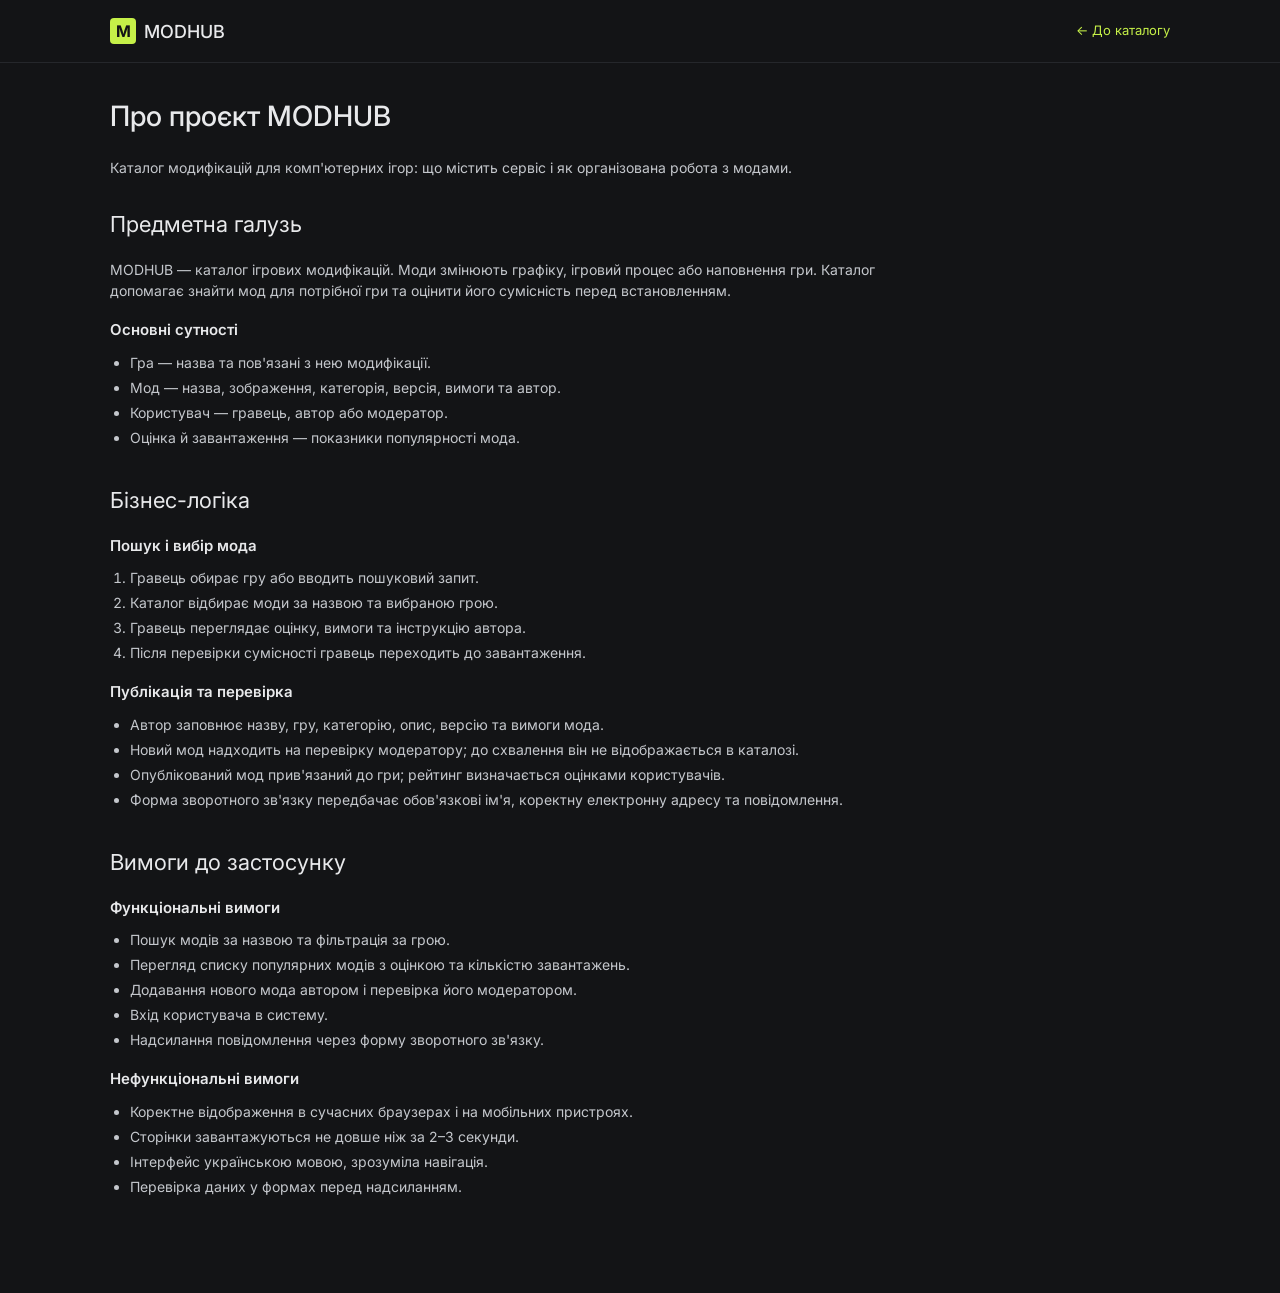
==== about.html @ beacbddc "Лаб1" ====
<!DOCTYPE html>
<html lang="uk">
<head>
    <meta charset="UTF-8">
    <meta name="viewport" content="width=device-width, initial-scale=1.0">
    <title>MODHUB — про проєкт і бізнес-логіку</title>
    <link rel="preconnect" href="https://fonts.googleapis.com">
    <link href="https://fonts.googleapis.com/css2?family=Inter:wght@400;500;600&display=swap" rel="stylesheet">
    <link rel="stylesheet" href="css/style.css">
</head>
<body>

    <header class="header">
        <div class="container header__inner">
            <a href="index.html" class="logo">
                <span class="logo__icon">M</span>
                <span class="logo__text">MODHUB</span>
            </a>
            <a href="index.html" class="link-accent">&larr; До каталогу</a>
        </div>
    </header>

    <main class="container about">
        <h1>Про проєкт MODHUB</h1>
        <p class="about__lead">Каталог модифікацій для комп'ютерних ігор: що містить сервіс і як організована робота з модами.</p>

        <section>
            <h2>Предметна галузь</h2>
            <p>MODHUB — каталог ігрових модифікацій. Моди змінюють графіку, ігровий процес або наповнення гри. Каталог допомагає знайти мод для потрібної гри та оцінити його сумісність перед встановленням.</p>

            <h3>Основні сутності</h3>
            <ul>
                <li>Гра — назва та пов'язані з нею модифікації.</li>
                <li>Мод — назва, зображення, категорія, версія, вимоги та автор.</li>
                <li>Користувач — гравець, автор або модератор.</li>
                <li>Оцінка й завантаження — показники популярності мода.</li>
            </ul>
        </section>

        <section>
            <h2>Бізнес-логіка</h2>

            <h3>Пошук і вибір мода</h3>
            <ol>
                <li>Гравець обирає гру або вводить пошуковий запит.</li>
                <li>Каталог відбирає моди за назвою та вибраною грою.</li>
                <li>Гравець переглядає оцінку, вимоги та інструкцію автора.</li>
                <li>Після перевірки сумісності гравець переходить до завантаження.</li>
            </ol>

            <h3>Публікація та перевірка</h3>
            <ul>
                <li>Автор заповнює назву, гру, категорію, опис, версію та вимоги мода.</li>
                <li>Новий мод надходить на перевірку модератору; до схвалення він не відображається в каталозі.</li>
                <li>Опублікований мод прив'язаний до гри; рейтинг визначається оцінками користувачів.</li>
                <li>Форма зворотного зв'язку передбачає обов'язкові ім'я, коректну електронну адресу та повідомлення.</li>
            </ul>
        </section>

        <section>
            <h2>Вимоги до застосунку</h2>

            <h3>Функціональні вимоги</h3>
            <ul>
                <li>Пошук модів за назвою та фільтрація за грою.</li>
                <li>Перегляд списку популярних модів з оцінкою та кількістю завантажень.</li>
                <li>Додавання нового мода автором і перевірка його модератором.</li>
                <li>Вхід користувача в систему.</li>
                <li>Надсилання повідомлення через форму зворотного зв'язку.</li>
            </ul>

            <h3>Нефункціональні вимоги</h3>
            <ul>
                <li>Коректне відображення в сучасних браузерах і на мобільних пристроях.</li>
                <li>Сторінки завантажуються не довше ніж за 2–3 секунди.</li>
                <li>Інтерфейс українською мовою, зрозуміла навігація.</li>
                <li>Перевірка даних у формах перед надсиланням.</li>
            </ul>
        </section>
    </main>

</body>
</html>
---- css/style.css ----
/* ===== Загальні стилі ===== */
* {
    margin: 0;
    padding: 0;
    box-sizing: border-box;
}

body {
    font-family: 'Inter', Arial, sans-serif;
    font-size: 14px;
    line-height: 1.5;
    background-color: #131416;
    color: #e8e9eb;
    display: flex;
    flex-direction: column;
    min-height: 100vh;
}

main {
    flex: 1;
}

a {
    color: inherit;
    text-decoration: none;
}

img {
    max-width: 100%;
    display: block;
}

.container {
    width: 100%;
    max-width: 1140px;
    margin: 0 auto;
    padding: 0 40px;
}

h1 {
    font-size: 28px;
    font-weight: 500;
    margin: 32px 0 20px;
}

h2 {
    font-size: 22px;
    font-weight: 400;
    margin-bottom: 18px;
}

h3 {
    font-size: 15px;
    font-weight: 600;
}

.muted {
    color: #8b8f96;
}

.link-accent {
    color: #c5f048;
    font-size: 13px;
}

.link-accent:hover {
    text-decoration: underline;
}

/* ===== Кнопки ===== */
.btn-accent {
    display: inline-flex;
    align-items: center;
    gap: 8px;
    background-color: #c5f048;
    color: #131416;
    border: none;
    border-radius: 4px;
    padding: 10px 16px;
    font-family: inherit;
    font-size: 13px;
    font-weight: 600;
    cursor: pointer;
}

.btn-accent:hover {
    background-color: #d4f76e;
}

.btn-outline {
    display: inline-flex;
    align-items: center;
    gap: 10px;
    border: 1px solid #c5f048;
    border-radius: 4px;
    padding: 6px 12px;
    font-size: 13px;
}

.btn-outline:hover {
    background-color: rgba(197, 240, 72, 0.1);
}

.arrow-down {
    font-size: 10px;
    color: #8b8f96;
}

/* ===== Шапка ===== */
.header {
    border-bottom: 1px solid #25272b;
}

.header__inner {
    display: flex;
    align-items: center;
    justify-content: space-between;
    height: 62px;
}

.logo {
    display: flex;
    align-items: center;
    gap: 8px;
}

.logo__icon {
    width: 26px;
    height: 26px;
    background-color: #c5f048;
    color: #131416;
    border-radius: 4px;
    display: flex;
    align-items: center;
    justify-content: center;
    font-weight: 700;
    font-size: 16px;
}

.logo__text {
    font-size: 18px;
    font-weight: 500;
}

.header__actions {
    display: flex;
    align-items: center;
    gap: 18px;
    font-size: 13px;
}

.header__login:hover {
    color: #c5f048;
}

/* ===== Пошук ===== */
.search {
    display: flex;
    align-items: center;
    background-color: #1b1d20;
    border: 1px solid #2a2c31;
    border-radius: 4px;
    padding: 4px 4px 4px 14px;
}

.search__icon {
    color: #8b8f96;
    flex-shrink: 0;
}

.search__input {
    flex: 1;
    background: none;
    border: none;
    outline: none;
    color: #e8e9eb;
    font-family: inherit;
    font-size: 14px;
    padding: 8px 10px;
}

.search__input::placeholder {
    color: #8b8f96;
}

.games {
    list-style: none;
    display: grid;
    grid-template-columns: repeat(6, 1fr);
    gap: 10px;
    margin-top: 12px;
}

.games a {
    display: block;
    background-color: #1b1d20;
    padding: 9px 12px;
    font-size: 12px;
    font-weight: 600;
    border-radius: 2px;
}

.games a:hover {
    background-color: #24272b;
}

/* ===== Таблиця модів ===== */
.popular {
    margin-top: 44px;
}

.mods-table {
    width: 100%;
    border-collapse: collapse;
}

.mods-table th {
    font-size: 11px;
    font-weight: 400;
    color: #8b8f96;
    text-align: left;
    padding-bottom: 10px;
}

.mods-table td {
    padding: 12px 0;
    border-bottom: 1px solid #25272b;
    font-size: 12px;
}

.mods-table .col-num {
    text-align: right;
    width: 110px;
}

.star {
    color: #c5f048;
}

.mod {
    display: flex;
    align-items: center;
    gap: 18px;
}

.mod img {
    width: 110px;
    height: 70px;
    object-fit: cover;
    border-radius: 3px;
}

.mod__meta {
    font-size: 11px;
    color: #8b8f96;
    margin-bottom: 4px;
}

.mod__name {
    font-size: 16px;
    font-weight: 400;
}

/* ===== Нижній блок ===== */
.bottom {
    display: grid;
    grid-template-columns: 1fr 1fr;
    gap: 40px;
    margin: 44px 0 50px;
}

.howto h3 {
    margin: 14px 0 8px;
}

.howto ol,
.howto ul {
    padding-left: 20px;
    font-size: 13px;
    color: #c4c7cc;
}

.form-row {
    display: grid;
    grid-template-columns: 1fr 1fr;
    gap: 12px;
}

.form-group {
    margin-bottom: 14px;
}

.form-group label {
    display: block;
    font-size: 11px;
    color: #c4c7cc;
    margin-bottom: 6px;
}

.form-group input,
.form-group textarea {
    width: 100%;
    background-color: #1b1d20;
    border: 1px solid #2a2c31;
    border-radius: 3px;
    color: #e8e9eb;
    font-family: inherit;
    font-size: 13px;
    padding: 9px 10px;
}

.form-group textarea {
    resize: vertical;
}

.form-group input:focus,
.form-group textarea:focus {
    outline: none;
    border-color: #c5f048;
}

/* ===== Футер ===== */
.footer {
    background-color: #0f1012;
    border-top: 1px solid #25272b;
    font-size: 11px;
    color: #8b8f96;
}

.footer__inner {
    display: flex;
    justify-content: space-between;
    align-items: center;
    padding-top: 20px;
    padding-bottom: 20px;
}

.footer__links {
    display: flex;
    gap: 22px;
}

.footer__links a:hover {
    color: #e8e9eb;
}

/* ===== Сторінка "Про проєкт" ===== */
.about {
    padding-bottom: 60px;
    max-width: 1140px;
}

.about__lead {
    color: #c4c7cc;
    margin-bottom: 30px;
}

.about section {
    margin-bottom: 36px;
}

.about p {
    color: #c4c7cc;
    max-width: 820px;
}

.about h3 {
    margin: 18px 0 10px;
}

.about ul,
.about ol {
    padding-left: 20px;
    color: #c4c7cc;
}

.about li {
    margin-bottom: 4px;
}

/* ===== Адаптивність ===== */
@media (max-width: 800px) {
    .container {
        padding: 0 20px;
    }

    .header__nav {
        display: none;
    }

    .games {
        grid-template-columns: repeat(3, 1fr);
    }

    .bottom {
        grid-template-columns: 1fr;
    }
}

@media (max-width: 500px) {
    .games {
        grid-template-columns: repeat(2, 1fr);
    }

    .form-row {
        grid-template-columns: 1fr;
    }

    .mod img {
        width: 80px;
        height: 52px;
    }

    .mods-table .col-num {
        width: 70px;
    }

    .footer__inner {
        flex-direction: column;
        gap: 10px;
    }
}
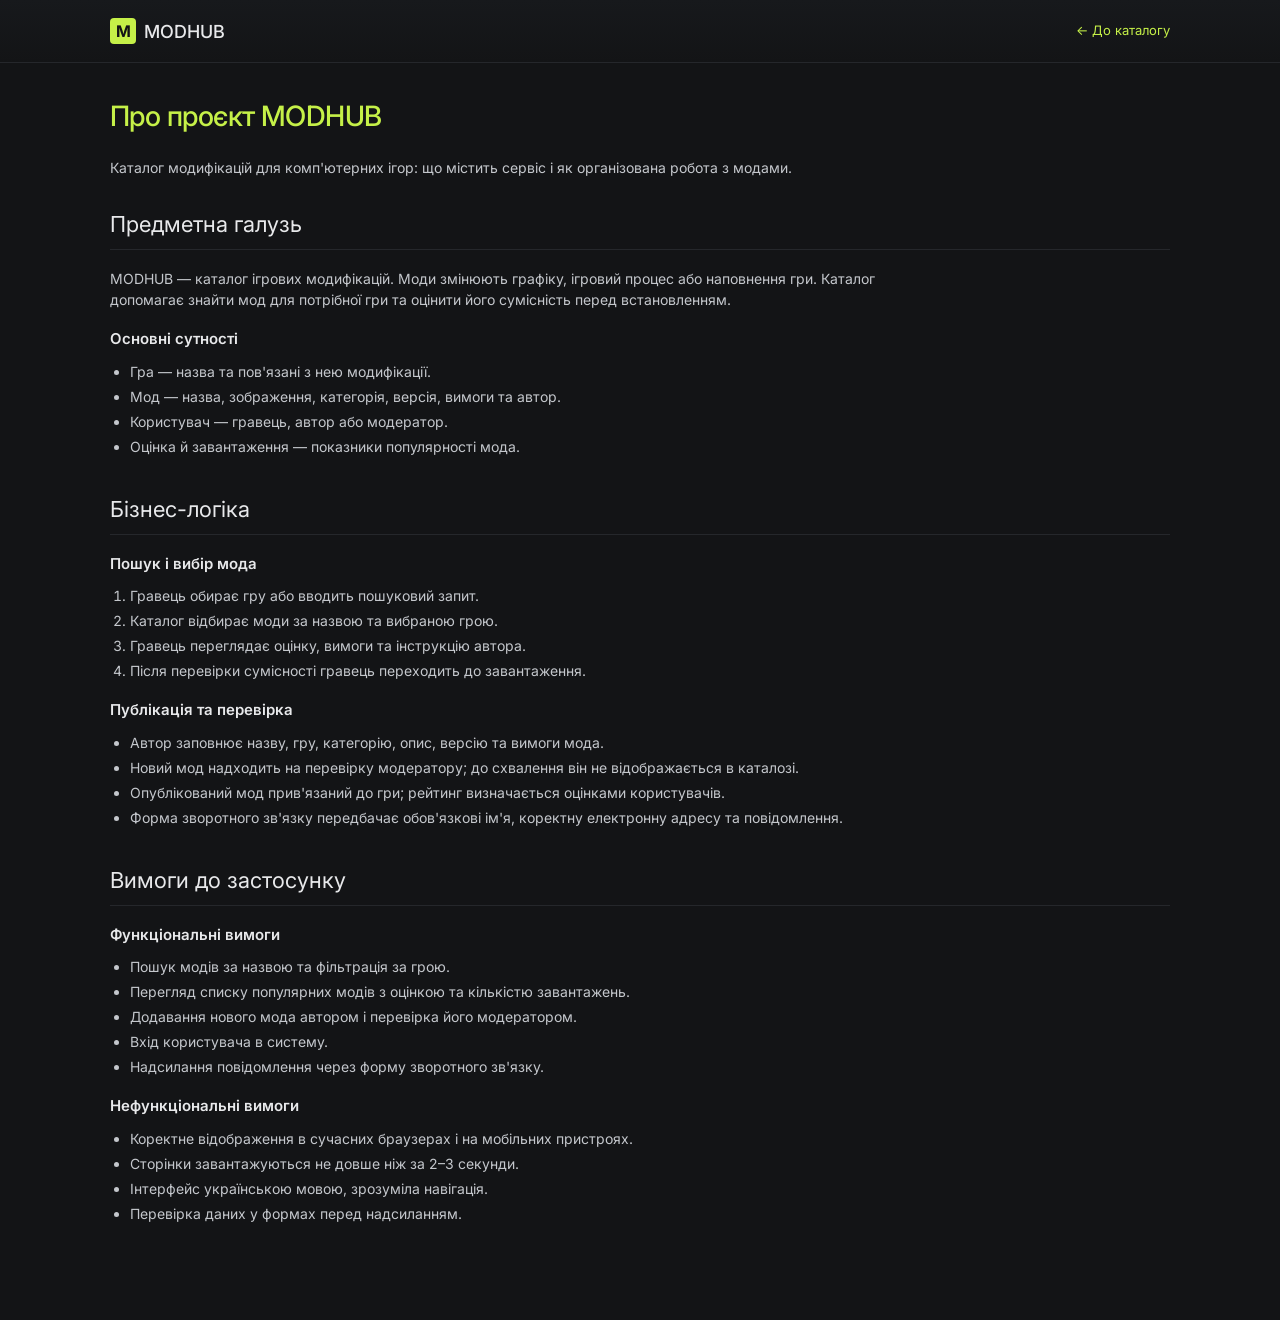
==== commit bdad9553: "Лаб 2" ====
--- a/about.html
+++ b/about.html
@@ -7,6 +7,12 @@
     <link rel="preconnect" href="https://fonts.googleapis.com">
     <link href="https://fonts.googleapis.com/css2?family=Inter:wght@400;500;600&display=swap" rel="stylesheet">
     <link rel="stylesheet" href="css/style.css">
+    <style>
+        .about h2 {
+            padding-bottom: 8px;
+            border-bottom: 1px solid var(--border);
+        }
+    </style>
 </head>
 <body>
 
@@ -21,7 +27,7 @@
     </header>
 
     <main class="container about">
-        <h1>Про проєкт MODHUB</h1>
+        <h1 style="color: var(--accent);">Про проєкт MODHUB</h1>
         <p class="about__lead">Каталог модифікацій для комп'ютерних ігор: що містить сервіс і як організована робота з модами.</p>
 
         <section>
--- a/css/style.css
+++ b/css/style.css
@@ -1,16 +1,33 @@
-/* ===== Загальні стилі ===== */
+/* ===== Змінні ===== */
+:root {
+    --bg: #131416;
+    --bg-dark: #0f1012;
+    --surface: #1b1d20;
+    --surface-hover: #24272b;
+    --border: #25272b;
+    --border-input: #2a2c31;
+    --text: #e8e9eb;
+    --text-soft: #c4c7cc;
+    --text-muted: #8b8f96;
+    --accent: #c5f048;
+    --accent-hover: #d4f76e;
+    --radius: 4px;
+}
+
+/* ===== Універсальний селектор ===== */
 * {
     margin: 0;
     padding: 0;
     box-sizing: border-box;
 }
 
+/* ===== Селектори тегів ===== */
 body {
     font-family: 'Inter', Arial, sans-serif;
     font-size: 14px;
     line-height: 1.5;
-    background-color: #131416;
-    color: #e8e9eb;
+    background-color: var(--bg);
+    color: var(--text);
     display: flex;
     flex-direction: column;
     min-height: 100vh;
@@ -23,6 +40,7 @@
 a {
     color: inherit;
     text-decoration: none;
+    transition: color 0.2s;
 }
 
 img {
@@ -30,6 +48,32 @@
     display: block;
 }
 
+h1 {
+    font-size: 28px;
+    font-weight: 500;
+    letter-spacing: -0.02em;
+    margin: 32px 0 20px;
+}
+
+h2 {
+    font-size: 22px;
+    font-weight: 400;
+    margin-bottom: 18px;
+}
+
+h3 {
+    font-size: 15px;
+    font-weight: 600;
+}
+
+/* контур для навігації з клавіатури */
+a:focus-visible,
+button:focus-visible {
+    outline: 2px solid var(--accent);
+    outline-offset: 3px;
+}
+
+/* ===== Загальні класи ===== */
 .container {
     width: 100%;
     max-width: 1140px;
@@ -37,34 +81,18 @@
     padding: 0 40px;
 }
 
-h1 {
-    font-size: 28px;
-    font-weight: 500;
-    margin: 32px 0 20px;
-}
-
-h2 {
-    font-size: 22px;
-    font-weight: 400;
-    margin-bottom: 18px;
-}
-
-h3 {
-    font-size: 15px;
-    font-weight: 600;
-}
-
 .muted {
-    color: #8b8f96;
+    color: var(--text-muted);
 }
 
 .link-accent {
-    color: #c5f048;
+    color: var(--accent);
     font-size: 13px;
 }
 
 .link-accent:hover {
     text-decoration: underline;
+    text-underline-offset: 3px;
 }
 
 /* ===== Кнопки ===== */
@@ -72,29 +100,32 @@
     display: inline-flex;
     align-items: center;
     gap: 8px;
-    background-color: #c5f048;
-    color: #131416;
+    background-color: var(--accent);
+    color: var(--bg);
     border: none;
-    border-radius: 4px;
+    border-radius: var(--radius);
     padding: 10px 16px;
     font-family: inherit;
     font-size: 13px;
     font-weight: 600;
     cursor: pointer;
+    transition: background-color 0.2s, box-shadow 0.2s;
 }
 
 .btn-accent:hover {
-    background-color: #d4f76e;
+    background-color: var(--accent-hover);
+    box-shadow: 0 0 0 4px rgba(197, 240, 72, 0.15);
 }
 
 .btn-outline {
     display: inline-flex;
     align-items: center;
     gap: 10px;
-    border: 1px solid #c5f048;
-    border-radius: 4px;
+    border: 1px solid var(--accent);
+    border-radius: var(--radius);
     padding: 6px 12px;
     font-size: 13px;
+    transition: background-color 0.2s;
 }
 
 .btn-outline:hover {
@@ -103,12 +134,13 @@
 
 .arrow-down {
     font-size: 10px;
-    color: #8b8f96;
+    color: var(--text-muted);
 }
 
 /* ===== Шапка ===== */
 .header {
-    border-bottom: 1px solid #25272b;
+    border-bottom: 1px solid var(--border);
+    background: linear-gradient(180deg, #17191c 0%, var(--bg) 100%);
 }
 
 .header__inner {
@@ -127,9 +159,9 @@
 .logo__icon {
     width: 26px;
     height: 26px;
-    background-color: #c5f048;
-    color: #131416;
-    border-radius: 4px;
+    background-color: var(--accent);
+    color: var(--bg);
+    border-radius: var(--radius);
     display: flex;
     align-items: center;
     justify-content: center;
@@ -149,22 +181,28 @@
     font-size: 13px;
 }
 
-.header__login:hover {
-    color: #c5f048;
+/* дочірній селектор */
+.header__actions > a:first-child:hover {
+    color: var(--accent);
 }
 
 /* ===== Пошук ===== */
 .search {
     display: flex;
     align-items: center;
-    background-color: #1b1d20;
-    border: 1px solid #2a2c31;
-    border-radius: 4px;
+    background-color: var(--surface);
+    border: 1px solid var(--border-input);
+    border-radius: var(--radius);
     padding: 4px 4px 4px 14px;
+    transition: border-color 0.2s;
+}
+
+.search:focus-within {
+    border-color: var(--accent);
 }
 
 .search__icon {
-    color: #8b8f96;
+    color: var(--text-muted);
     flex-shrink: 0;
 }
 
@@ -173,14 +211,14 @@
     background: none;
     border: none;
     outline: none;
-    color: #e8e9eb;
+    color: var(--text);
     font-family: inherit;
     font-size: 14px;
     padding: 8px 10px;
 }
 
 .search__input::placeholder {
-    color: #8b8f96;
+    color: var(--text-muted);
 }
 
 .games {
@@ -191,21 +229,25 @@
     margin-top: 12px;
 }
 
-.games a {
+/* дочірній селектор */
+.games > li > a {
     display: block;
-    background-color: #1b1d20;
+    background-color: var(--surface);
     padding: 9px 12px;
     font-size: 12px;
     font-weight: 600;
     border-radius: 2px;
-}
-
-.games a:hover {
-    background-color: #24272b;
-}
-
-/* ===== Таблиця модів ===== */
-.popular {
+    border-left: 2px solid transparent;
+    transition: background-color 0.2s, border-color 0.2s;
+}
+
+.games > li > a:hover {
+    background-color: var(--surface-hover);
+    border-left-color: var(--accent);
+}
+
+/* ===== Таблиця модів (селектор ідентифікатора) ===== */
+#popular {
     margin-top: 44px;
 }
 
@@ -217,14 +259,15 @@
 .mods-table th {
     font-size: 11px;
     font-weight: 400;
-    color: #8b8f96;
+    color: var(--text-muted);
     text-align: left;
     padding-bottom: 10px;
+    border-bottom: 1px solid var(--border);
 }
 
 .mods-table td {
     padding: 12px 0;
-    border-bottom: 1px solid #25272b;
+    border-bottom: 1px solid var(--border);
     font-size: 12px;
 }
 
@@ -233,14 +276,27 @@
     width: 110px;
 }
 
+.mods-table td.col-num {
+    padding-right: 12px;
+}
+
+.mods-table tbody tr {
+    transition: background-color 0.2s;
+}
+
+.mods-table tbody tr:hover {
+    background-color: var(--surface);
+}
+
 .star {
-    color: #c5f048;
+    color: var(--accent);
 }
 
 .mod {
     display: flex;
     align-items: center;
     gap: 18px;
+    padding-left: 8px;
 }
 
 .mod img {
@@ -248,11 +304,16 @@
     height: 70px;
     object-fit: cover;
     border-radius: 3px;
+    transition: transform 0.3s;
+}
+
+.mods-table tbody tr:hover .mod img {
+    transform: scale(1.05);
 }
 
 .mod__meta {
     font-size: 11px;
-    color: #8b8f96;
+    color: var(--text-muted);
     margin-bottom: 4px;
 }
 
@@ -270,14 +331,69 @@
 }
 
 .howto h3 {
-    margin: 14px 0 8px;
-}
-
-.howto ol,
+    margin-top: 14px;
+}
+
+/* сусідній селектор: список одразу після підзаголовка */
+.howto h3 + ol,
+.howto h3 + ul {
+    margin-top: 8px;
+    font-size: 13px;
+    color: var(--text-soft);
+}
+
+/* нумерований список із власними лічильниками */
+.howto ol {
+    list-style: none;
+    counter-reset: step;
+}
+
+.howto ol > li {
+    counter-increment: step;
+    position: relative;
+    padding-left: 28px;
+    margin-bottom: 6px;
+}
+
+.howto ol > li::before {
+    content: counter(step);
+    position: absolute;
+    left: 0;
+    top: 1px;
+    width: 18px;
+    height: 18px;
+    border-radius: 50%;
+    background-color: var(--accent);
+    color: var(--bg);
+    font-size: 11px;
+    font-weight: 700;
+    text-align: center;
+    line-height: 18px;
+}
+
+/* багаторівневий маркований список */
 .howto ul {
-    padding-left: 20px;
-    font-size: 13px;
-    color: #c4c7cc;
+    padding-left: 18px;
+    list-style-type: square;
+}
+
+.howto ul li::marker {
+    color: var(--accent);
+}
+
+.howto ul ul {
+    margin-top: 4px;
+    list-style-type: circle;
+    color: var(--text-muted);
+}
+
+.howto ul ul li::marker {
+    color: var(--text-muted);
+}
+
+/* ===== Форма (селектори ідентифікаторів) ===== */
+#feedback h2 {
+    margin-bottom: 18px;
 }
 
 .form-row {
@@ -293,38 +409,43 @@
 .form-group label {
     display: block;
     font-size: 11px;
-    color: #c4c7cc;
+    color: var(--text-soft);
     margin-bottom: 6px;
 }
 
-.form-group input,
+/* селектори атрибутів */
+.form-group input[type="text"],
+.form-group input[type="email"],
 .form-group textarea {
     width: 100%;
-    background-color: #1b1d20;
-    border: 1px solid #2a2c31;
+    background-color: var(--surface);
+    border: 1px solid var(--border-input);
     border-radius: 3px;
-    color: #e8e9eb;
+    color: var(--text);
     font-family: inherit;
     font-size: 13px;
     padding: 9px 10px;
-}
-
-.form-group textarea {
-    resize: vertical;
-}
-
-.form-group input:focus,
+    transition: border-color 0.2s;
+}
+
+.form-group input[type="text"]:focus,
+.form-group input[type="email"]:focus,
 .form-group textarea:focus {
     outline: none;
-    border-color: #c5f048;
+    border-color: var(--accent);
+}
+
+#message {
+    min-height: 100px;
+    resize: vertical;
 }
 
 /* ===== Футер ===== */
 .footer {
-    background-color: #0f1012;
-    border-top: 1px solid #25272b;
+    background-color: var(--bg-dark);
+    border-top: 1px solid var(--border);
     font-size: 11px;
-    color: #8b8f96;
+    color: var(--text-muted);
 }
 
 .footer__inner {
@@ -341,17 +462,21 @@
 }
 
 .footer__links a:hover {
-    color: #e8e9eb;
+    color: var(--text);
+}
+
+/* селектор атрибута: зовнішні посилання отримують стрілку */
+a[href^="http"]::after {
+    content: " \2197";
 }
 
 /* ===== Сторінка "Про проєкт" ===== */
 .about {
     padding-bottom: 60px;
-    max-width: 1140px;
 }
 
 .about__lead {
-    color: #c4c7cc;
+    color: var(--text-soft);
     margin-bottom: 30px;
 }
 
@@ -360,7 +485,7 @@
 }
 
 .about p {
-    color: #c4c7cc;
+    color: var(--text-soft);
     max-width: 820px;
 }
 
@@ -371,7 +496,7 @@
 .about ul,
 .about ol {
     padding-left: 20px;
-    color: #c4c7cc;
+    color: var(--text-soft);
 }
 
 .about li {
